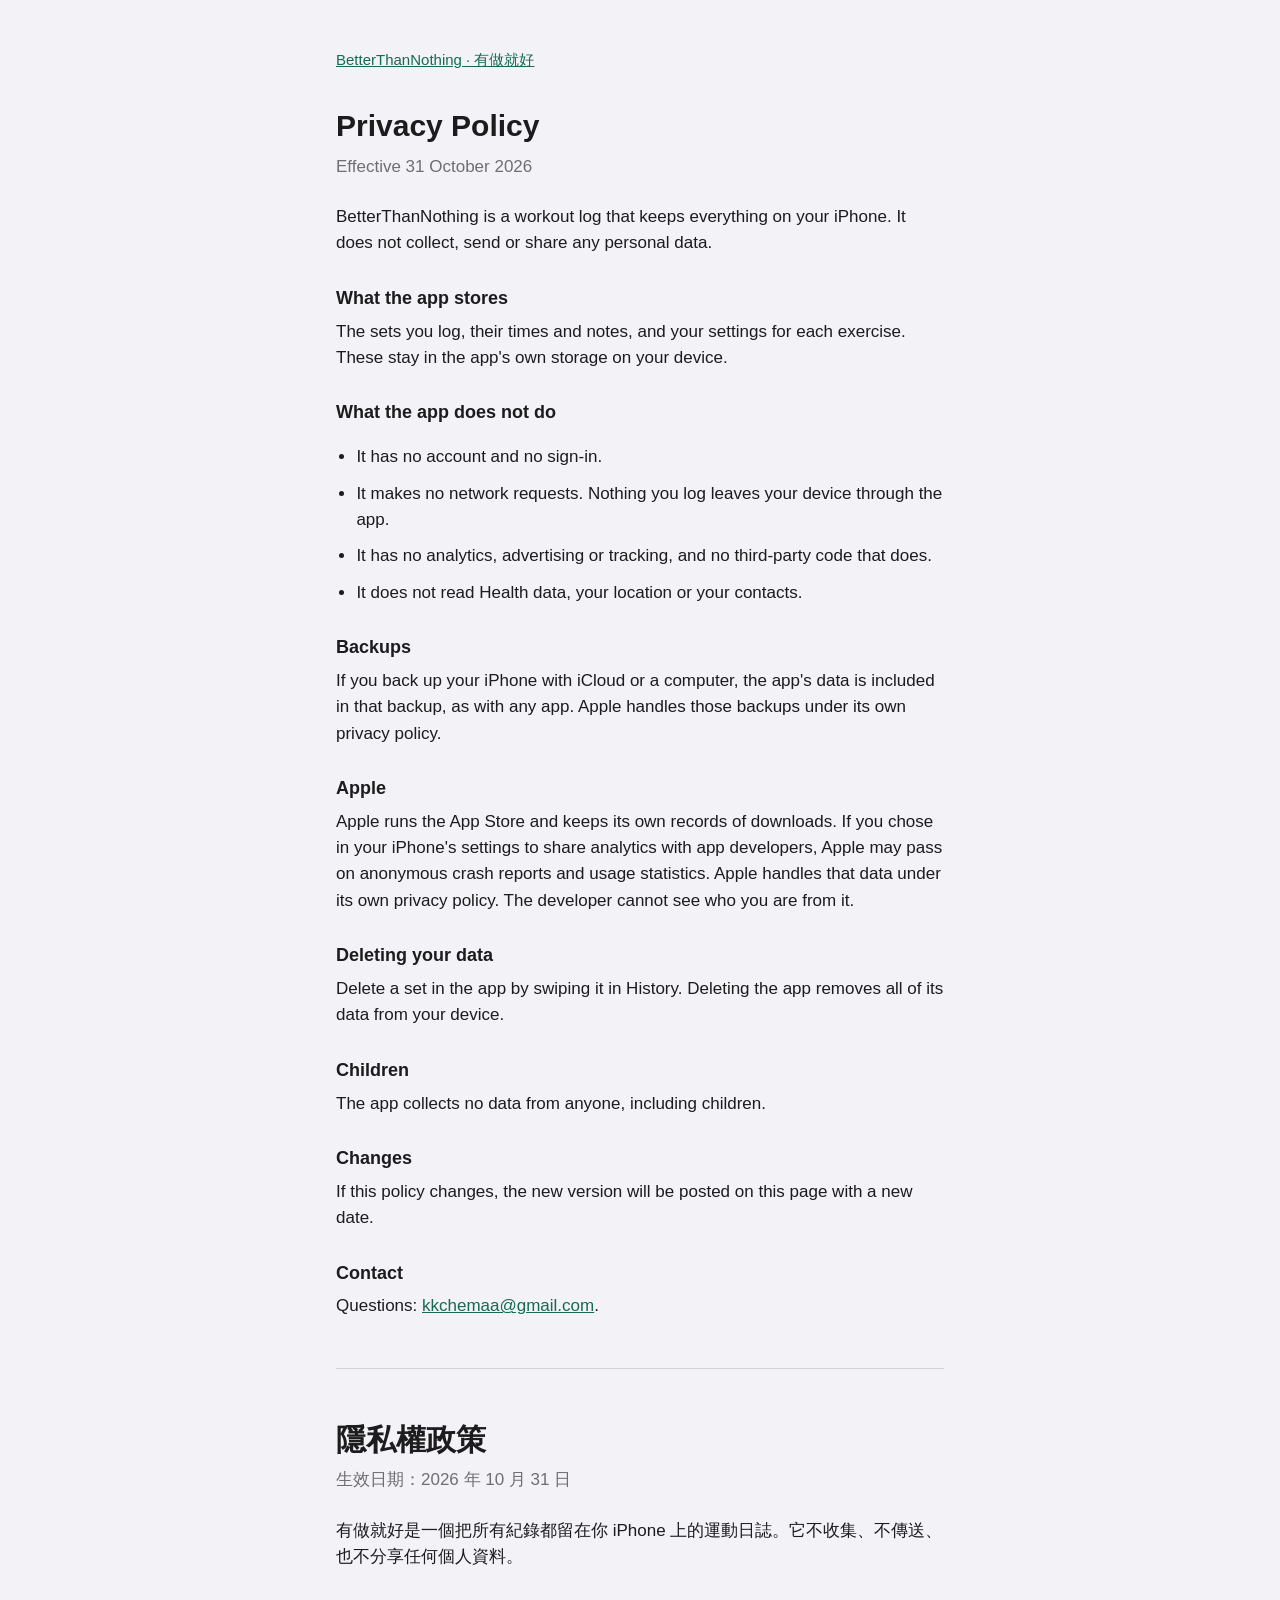
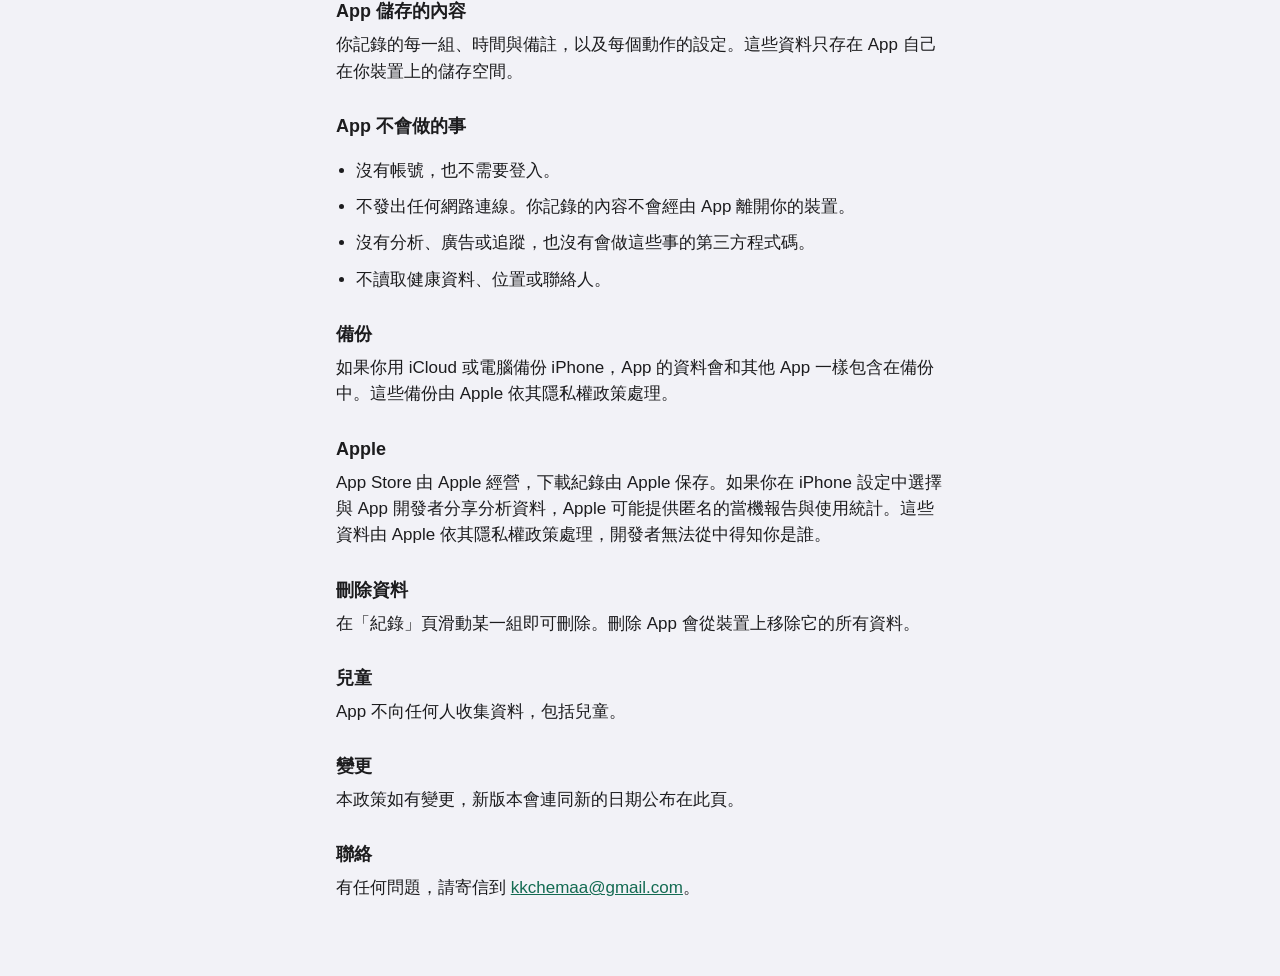
==== privacy/index.html @ b8d8a31e "Support page and privacy policy for BetterThanNothing Co-Authored-By: Claude Opus 5.5 <noreply@anthr" ====
<!doctype html>
<html lang="en">
<head>
<meta charset="utf-8">
<meta name="viewport" content="width=device-width, initial-scale=1">
<title>Privacy Policy · BetterThanNothing (有做就好)</title>
<meta name="description" content="BetterThanNothing keeps everything on your iPhone. No account, no network requests, no analytics. 有做就好不收集任何資料。">
<link rel="canonical" href="https://kkchemaa-dotcom.github.io/betterthannothing/privacy/">
<link rel="icon" type="image/png" sizes="192x192" href="../icon.png">
<link rel="apple-touch-icon" href="../icon.png">
<meta property="og:type" content="article">
<meta property="og:title" content="Privacy Policy · BetterThanNothing">
<meta property="og:url" content="https://kkchemaa-dotcom.github.io/betterthannothing/privacy/">
<meta property="og:image" content="https://kkchemaa-dotcom.github.io/betterthannothing/icon.png">
<meta name="twitter:card" content="summary">
<link rel="stylesheet" href="../style.css">
</head>
<body>
<main>
  <p class="back"><a href="../">BetterThanNothing · 有做就好</a></p>

  <section lang="en">
    <h1>Privacy Policy</h1>
    <p class="date">Effective 31 October 2026</p>

    <p>BetterThanNothing is a workout log that keeps everything on your iPhone. It does not collect, send or share any personal data.</p>

    <h2>What the app stores</h2>
    <p>The sets you log, their times and notes, and your settings for each exercise. These stay in the app's own storage on your device.</p>

    <h2>What the app does not do</h2>
    <ul>
      <li>It has no account and no sign-in.</li>
      <li>It makes no network requests. Nothing you log leaves your device through the app.</li>
      <li>It has no analytics, advertising or tracking, and no third-party code that does.</li>
      <li>It does not read Health data, your location or your contacts.</li>
    </ul>

    <h2>Backups</h2>
    <p>If you back up your iPhone with iCloud or a computer, the app's data is included in that backup, as with any app. Apple handles those backups under its own privacy policy.</p>

    <h2>Apple</h2>
    <p>Apple runs the App Store and keeps its own records of downloads. If you chose in your iPhone's settings to share analytics with app developers, Apple may pass on anonymous crash reports and usage statistics. Apple handles that data under its own privacy policy. The developer cannot see who you are from it.</p>

    <h2>Deleting your data</h2>
    <p>Delete a set in the app by swiping it in History. Deleting the app removes all of its data from your device.</p>

    <h2>Children</h2>
    <p>The app collects no data from anyone, including children.</p>

    <h2>Changes</h2>
    <p>If this policy changes, the new version will be posted on this page with a new date.</p>

    <h2>Contact</h2>
    <p>Questions: <a href="mailto:kkchemaa@gmail.com">kkchemaa@gmail.com</a>.</p>
  </section>

  <hr>

  <section lang="zh-Hant">
    <h1>隱私權政策</h1>
    <p class="date">生效日期：2026 年 10 月 31 日</p>

    <p>有做就好是一個把所有紀錄都留在你 iPhone 上的運動日誌。它不收集、不傳送、也不分享任何個人資料。</p>

    <h2>App 儲存的內容</h2>
    <p>你記錄的每一組、時間與備註，以及每個動作的設定。這些資料只存在 App 自己在你裝置上的儲存空間。</p>

    <h2>App 不會做的事</h2>
    <ul>
      <li>沒有帳號，也不需要登入。</li>
      <li>不發出任何網路連線。你記錄的內容不會經由 App 離開你的裝置。</li>
      <li>沒有分析、廣告或追蹤，也沒有會做這些事的第三方程式碼。</li>
      <li>不讀取健康資料、位置或聯絡人。</li>
    </ul>

    <h2>備份</h2>
    <p>如果你用 iCloud 或電腦備份 iPhone，App 的資料會和其他 App 一樣包含在備份中。這些備份由 Apple 依其隱私權政策處理。</p>

    <h2>Apple</h2>
    <p>App Store 由 Apple 經營，下載紀錄由 Apple 保存。如果你在 iPhone 設定中選擇與 App 開發者分享分析資料，Apple 可能提供匿名的當機報告與使用統計。這些資料由 Apple 依其隱私權政策處理，開發者無法從中得知你是誰。</p>

    <h2>刪除資料</h2>
    <p>在「紀錄」頁滑動某一組即可刪除。刪除 App 會從裝置上移除它的所有資料。</p>

    <h2>兒童</h2>
    <p>App 不向任何人收集資料，包括兒童。</p>

    <h2>變更</h2>
    <p>本政策如有變更，新版本會連同新的日期公布在此頁。</p>

    <h2>聯絡</h2>
    <p>有任何問題，請寄信到 <a href="mailto:kkchemaa@gmail.com">kkchemaa@gmail.com</a>。</p>
  </section>
</main>
</body>
</html>
---- style.css ----
:root {
  --bg: #f2f2f7;
  --text: #1c1c1e;
  --muted: #6e6e73;
  --accent: #146b52;
  --rule: #d1d1d6;
  color-scheme: light dark;
}
@media (prefers-color-scheme: dark) {
  :root {
    --bg: #000000;
    --text: #f2f2f7;
    --muted: #98989f;
    --accent: #34a882;
    --rule: #38383a;
  }
}
* { box-sizing: border-box; }
body {
  margin: 0;
  background: var(--bg);
  color: var(--text);
  font: 17px/1.55 -apple-system, BlinkMacSystemFont, "PingFang TC", "Helvetica Neue", sans-serif;
}
main { max-width: 640px; margin: 0 auto; padding: 48px 16px 64px; }
h1 { font-size: 30px; margin: 0 0 4px; }
h2 { font-size: 18px; margin: 28px 0 6px; }
p, li { margin: 0 0 10px; }
ul { padding-left: 1.2em; }
a { color: var(--accent); }
.icon { border-radius: 22px; display: block; margin-bottom: 16px; }
.sub, .date { color: var(--muted); margin-bottom: 24px; }
.back { margin-bottom: 32px; font-size: 15px; }
hr { border: 0; border-top: 1px solid var(--rule); margin: 48px 0; }
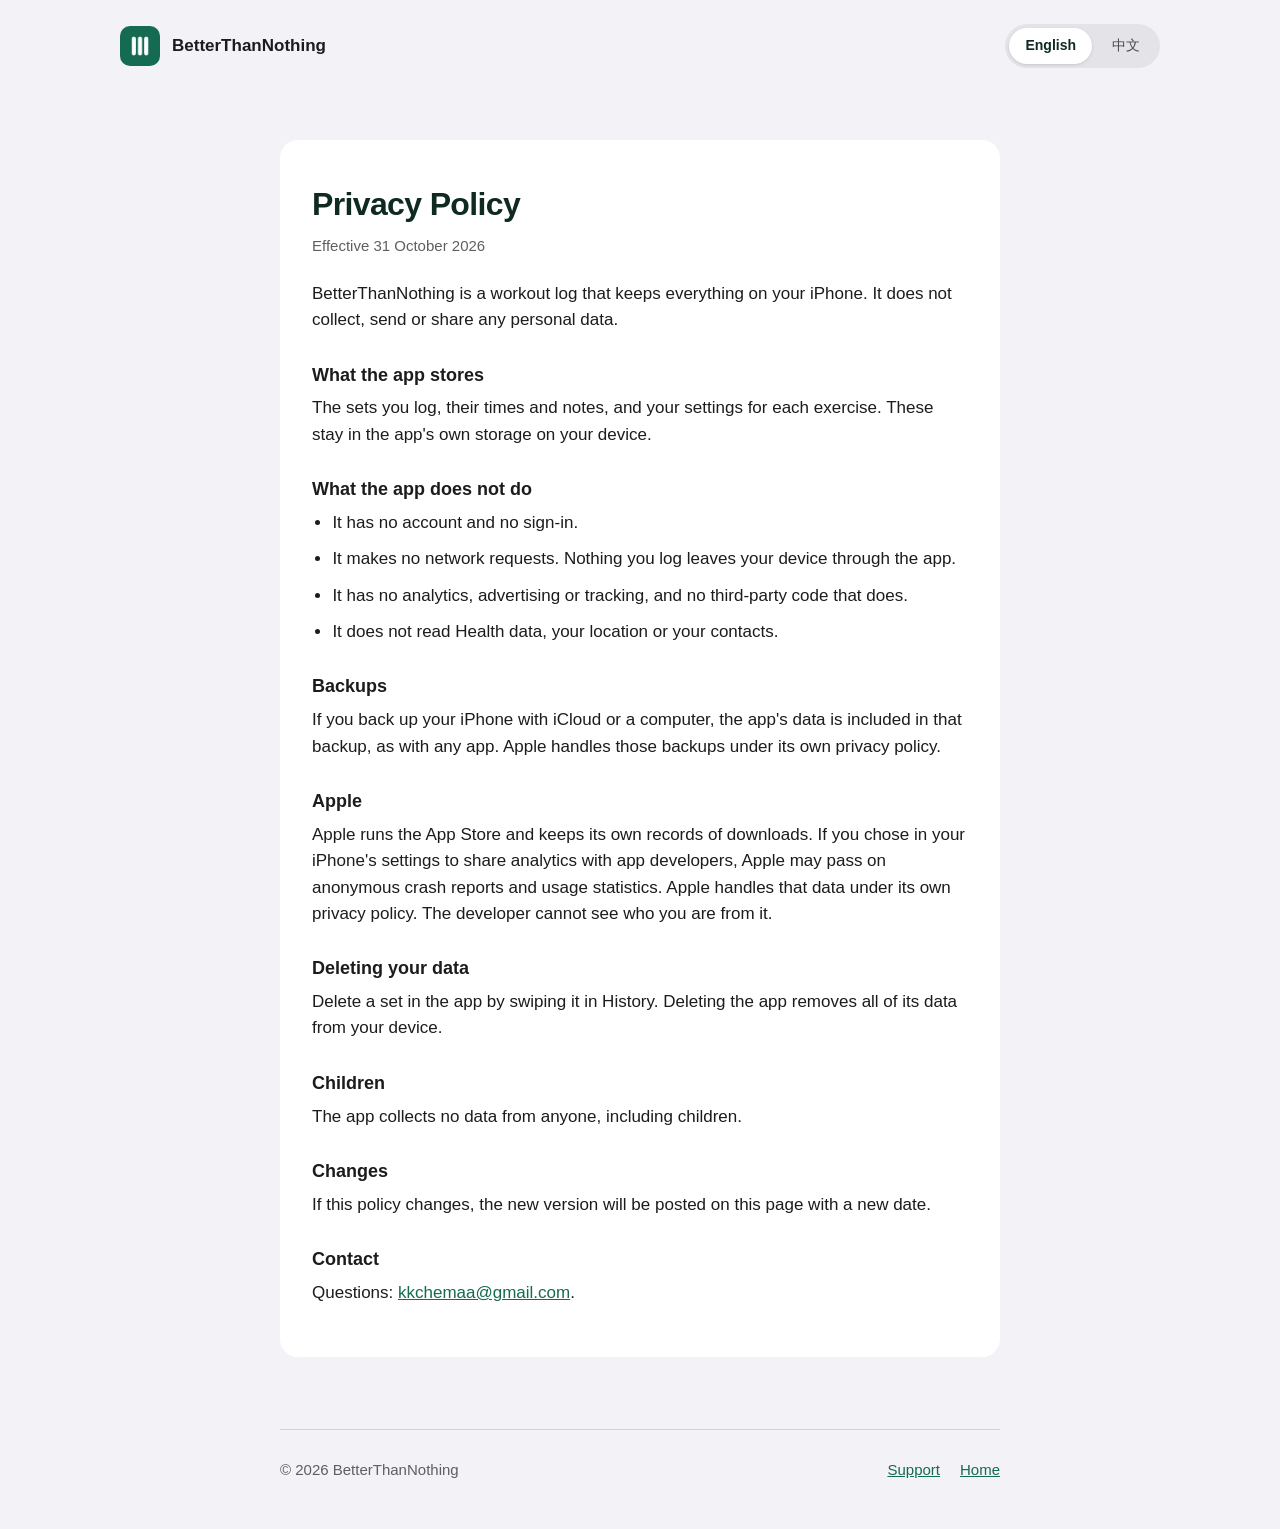
==== commit 5b6d4202: "Landing page with screenshots, and a matching privacy policy Hero, four screenshots (dark versions f" ====
--- a/privacy/index.html
+++ b/privacy/index.html
@@ -16,10 +16,16 @@
 <link rel="stylesheet" href="../style.css">
 </head>
 <body>
-<main>
-  <p class="back"><a href="../">BetterThanNothing · 有做就好</a></p>
+<header class="top wrap">
+  <a class="brand" href="../"><img src="../icon.png" alt="" width="40" height="40">BetterThanNothing</a>
+  <div class="lang" role="group" aria-label="Language / 語言">
+    <button type="button" data-lang="en" aria-pressed="true">English</button>
+    <button type="button" data-lang="zh-Hant" aria-pressed="false">中文</button>
+  </div>
+</header>
 
-  <section lang="en">
+<main class="article wrap" lang="en">
+  <article class="card">
     <h1>Privacy Policy</h1>
     <p class="date">Effective 31 October 2026</p>
 
@@ -53,11 +59,12 @@
 
     <h2>Contact</h2>
     <p>Questions: <a href="mailto:kkchemaa@gmail.com">kkchemaa@gmail.com</a>.</p>
-  </section>
+  </article>
+  <footer class="foot"><span>© 2026 BetterThanNothing</span><nav><a href="mailto:kkchemaa@gmail.com">Support</a><a href="../">Home</a></nav></footer>
+</main>
 
-  <hr>
-
-  <section lang="zh-Hant">
+<main class="article wrap" lang="zh-Hant" hidden>
+  <article class="card">
     <h1>隱私權政策</h1>
     <p class="date">生效日期：2026 年 10 月 31 日</p>
 
@@ -91,7 +98,10 @@
 
     <h2>聯絡</h2>
     <p>有任何問題，請寄信到 <a href="mailto:kkchemaa@gmail.com">kkchemaa@gmail.com</a>。</p>
-  </section>
+  </article>
+  <footer class="foot"><span>© 2026 有做就好</span><nav><a href="mailto:kkchemaa@gmail.com">支援</a><a href="../">首頁</a></nav></footer>
 </main>
+
+<script src="../lang.js"></script>
 </body>
 </html>
--- a/style.css
+++ b/style.css
@@ -1,34 +1,113 @@
 :root {
   --bg: #f2f2f7;
+  --card: #ffffff;
   --text: #1c1c1e;
-  --muted: #6e6e73;
+  --heading: #0f2a21;
+  --muted: #4a4a4f;
+  --faint: #5e5e63;
   --accent: #146b52;
+  --accent-hover: #0e4e3c;
   --rule: #d1d1d6;
+  --pill: #e3e3e8;
+  --shadow: 15, 42, 33;
   color-scheme: light dark;
 }
 @media (prefers-color-scheme: dark) {
   :root {
     --bg: #000000;
+    --card: #1c1c1e;
     --text: #f2f2f7;
-    --muted: #98989f;
+    --heading: #f2f2f7;
+    --muted: #aeaeb2;
+    --faint: #98989f;
     --accent: #34a882;
+    --accent-hover: #5cc49f;
     --rule: #38383a;
+    --pill: #2c2c2e;
+    --shadow: 0, 0, 0;
   }
 }
+
 * { box-sizing: border-box; }
+html { -webkit-text-size-adjust: 100%; }
 body {
   margin: 0;
   background: var(--bg);
   color: var(--text);
-  font: 17px/1.55 -apple-system, BlinkMacSystemFont, "PingFang TC", "Helvetica Neue", sans-serif;
+  font: 17px/1.55 -apple-system, BlinkMacSystemFont, "SF Pro Text", "PingFang TC", "Noto Sans TC", "Helvetica Neue", sans-serif;
 }
-main { max-width: 640px; margin: 0 auto; padding: 48px 16px 64px; }
-h1 { font-size: 30px; margin: 0 0 4px; }
-h2 { font-size: 18px; margin: 28px 0 6px; }
-p, li { margin: 0 0 10px; }
-ul { padding-left: 1.2em; }
 a { color: var(--accent); }
-.icon { border-radius: 22px; display: block; margin-bottom: 16px; }
-.sub, .date { color: var(--muted); margin-bottom: 24px; }
-.back { margin-bottom: 32px; font-size: 15px; }
-hr { border: 0; border-top: 1px solid var(--rule); margin: 48px 0; }
+a:hover { color: var(--accent-hover); }
+img { display: block; }
+[hidden] { display: none !important; }
+
+.wrap { max-width: 1080px; margin: 0 auto; padding: 0 20px; }
+
+/* Header */
+.top {
+  display: flex; flex-wrap: wrap; align-items: center; justify-content: space-between;
+  gap: 16px; padding: 24px 20px;
+}
+.brand { display: flex; align-items: center; gap: 12px; color: inherit; text-decoration: none; font-weight: 600; }
+.brand img { width: 40px; height: 40px; border-radius: 10px; }
+.lang { display: flex; gap: 4px; background: var(--pill); border-radius: 999px; padding: 4px; }
+.lang button {
+  min-height: 36px; padding: 0 16px; border: 0; border-radius: 999px;
+  font: inherit; font-size: 14px; cursor: pointer; background: transparent; color: var(--muted);
+}
+.lang button[aria-pressed="true"] {
+  background: var(--card); color: var(--heading); font-weight: 600;
+  box-shadow: 0 1px 3px rgba(0, 0, 0, 0.12);
+}
+
+/* Landing */
+main.landing { padding-top: 48px; display: flex; flex-direction: column; gap: 72px; }
+.hero { display: flex; flex-direction: column; align-items: center; text-align: center; gap: 20px; }
+.hero h1 {
+  margin: 0; font-size: clamp(2.75rem, 7vw, 5rem); line-height: 1.05;
+  font-weight: 700; letter-spacing: -0.03em; color: var(--heading);
+}
+[lang="zh-Hant"] .hero h1 { line-height: 1.15; letter-spacing: 0.02em; }
+.hero p { margin: 0; max-width: 34rem; font-size: 1.25rem; line-height: 1.5; color: var(--muted); }
+[lang="zh-Hant"] .hero p { line-height: 1.6; }
+
+.shots { display: grid; grid-template-columns: repeat(auto-fit, minmax(200px, 1fr)); gap: 24px; }
+.shots img {
+  width: 100%; height: auto; border-radius: 28px;
+  box-shadow: 0 0 0 1px rgba(var(--shadow), 0.08), 0 16px 40px rgba(var(--shadow), 0.12);
+}
+
+.points { display: grid; grid-template-columns: repeat(auto-fit, minmax(240px, 1fr)); gap: 16px; }
+.points div { background: var(--card); border-radius: 18px; padding: 28px; display: flex; flex-direction: column; gap: 8px; }
+.points h2 { margin: 0; font-size: 1.125rem; font-weight: 600; }
+.points p { margin: 0; line-height: 1.5; color: var(--muted); }
+[lang="zh-Hant"] .points p { line-height: 1.6; }
+
+/* Footer */
+.foot {
+  border-top: 1px solid var(--rule); padding: 28px 0 48px;
+  display: flex; flex-wrap: wrap; justify-content: space-between; gap: 12px;
+  font-size: 15px; color: var(--faint);
+}
+.foot nav { display: flex; flex-wrap: wrap; gap: 20px; }
+
+/* Article (privacy policy) */
+main.article { padding-top: 48px; }
+.article .card {
+  max-width: 720px; margin: 0 auto 72px; background: var(--card); border-radius: 18px; padding: 40px 32px;
+}
+.article h1 { margin: 0 0 4px; font-size: 2rem; letter-spacing: -0.02em; color: var(--heading); }
+.article .date { margin: 0 0 24px; color: var(--faint); font-size: 15px; }
+.article h2 { font-size: 1.125rem; margin: 28px 0 6px; }
+.article p, .article li { margin: 0 0 10px; color: var(--text); }
+.article ul { padding-left: 1.2em; margin: 0 0 10px; }
+.article .foot { max-width: 720px; margin: 0 auto; }
+
+@media (max-width: 480px) {
+  .top { padding: 16px; }
+  .wrap { padding: 0 16px; }
+  main.landing { padding-top: 32px; gap: 56px; }
+  .shots { grid-template-columns: repeat(2, 1fr); gap: 12px; }
+  .shots img { border-radius: 18px; }
+  .article .card { padding: 28px 20px; }
+}
